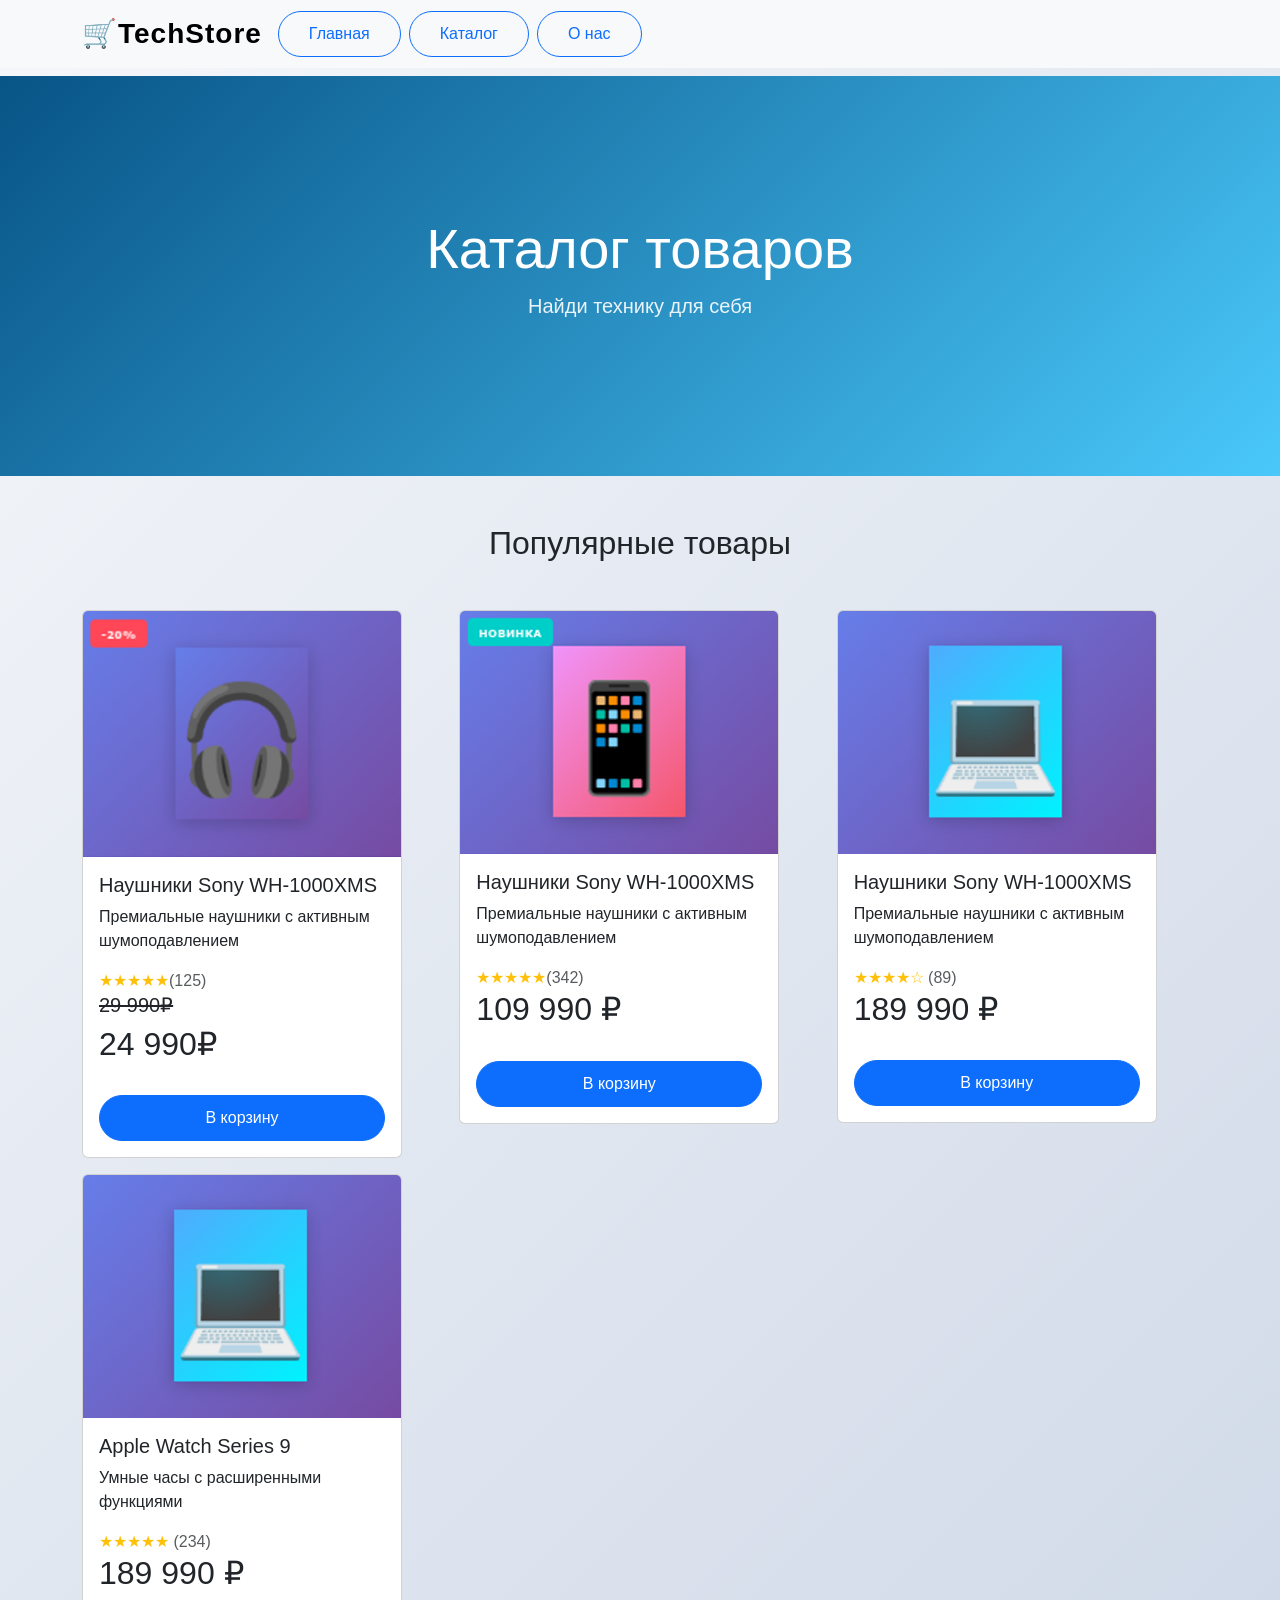
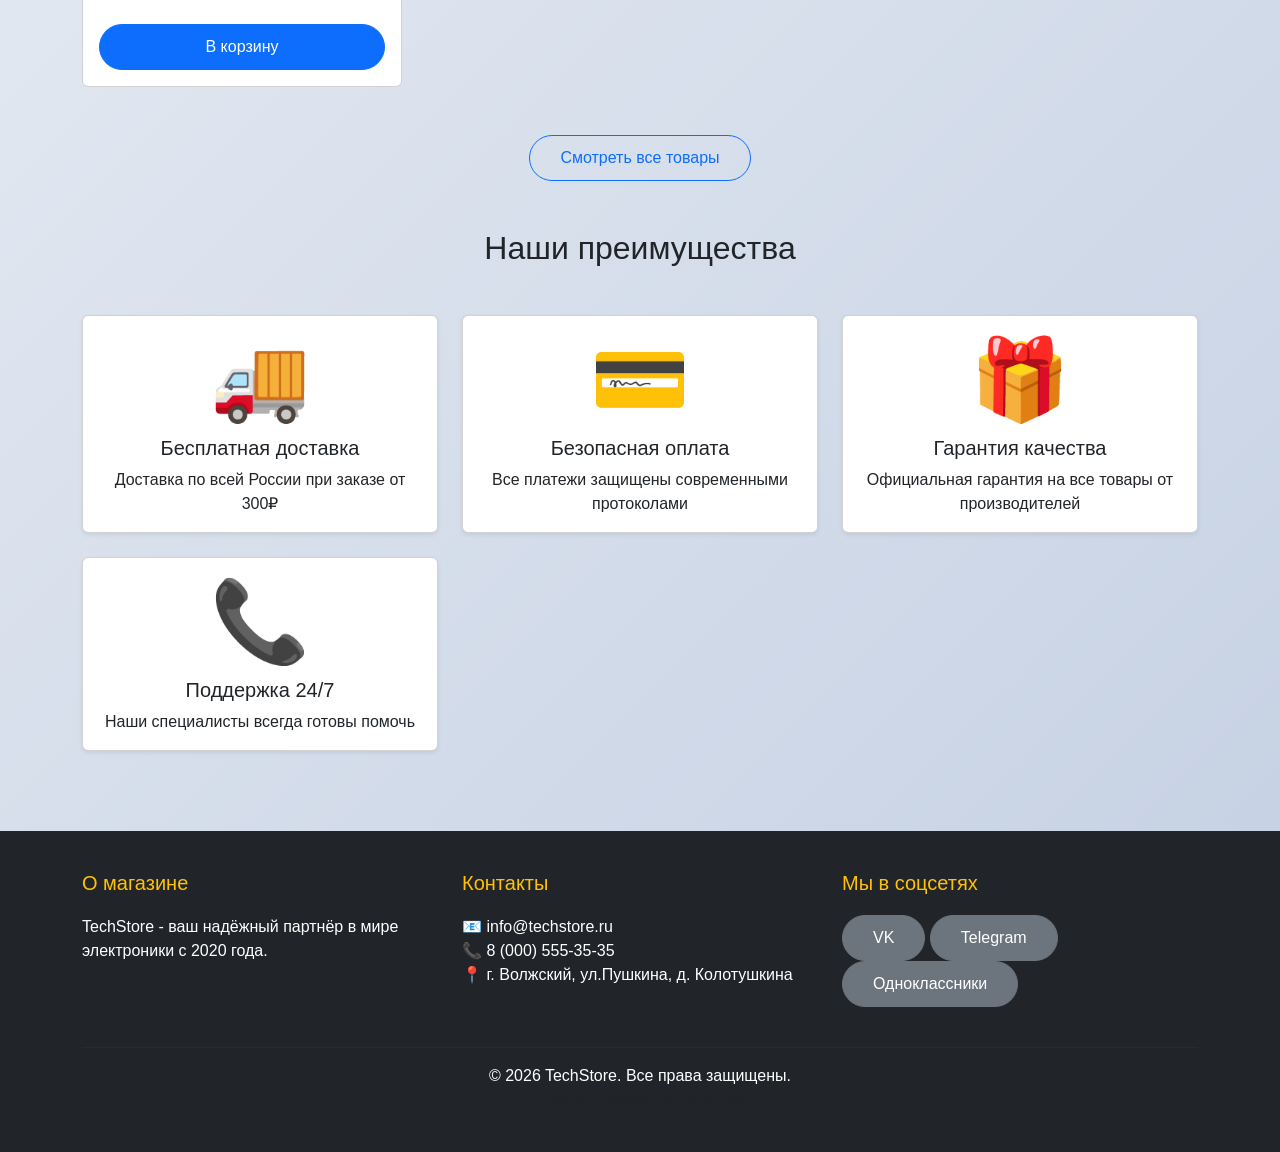
==== catalog.html @ 6fd39463 "We have created the initial structure" ====
<!doctype html>
<html lang="ru">

<head>
    <meta charset="UTF-8" />
    <meta name="viewport" content="width=device-width, initial-scale=1.0" />
    <title>Lab 14-16 - Chaykalak</title>

    <link href="https://cdn.jsdelivr.net/npm/bootstrap@5.3.8/dist/css/bootstrap.min.css" rel="stylesheet"
        integrity="sha384-sRIl4kxILFvY47J16cr9ZwB07vP4J8+LH7qKQnuqkuIAvNWLzeN8tE5YBujZqJLB" crossorigin="anonymous" />

    <link rel="stylesheet" href="style.css" />
</head>

<body>

    <!-- Навигационная панель -->
    <nav class="navbar navbar-expand-lg navbar-light bg-light fixed-top">
        <div class="container">
            <a class="navbar-brand fs-3 fw-bold" href="#home">🛒TechStore</a>

            <button class="navbar-toggler" type="button" data-bs-toggle="collapse" data-bs-target="#navbarNav">
                <span class="navbar-toggler-icon"></span>
            </button>

            <div class="collapse navbar-collapse" id="navbarNav">
                <ul class="navbar-nav">
                    <li class="nav-item">
                        <a class="btn btn-outline-primary me-2" href="#home" role="button">Главная</a>
                    </li>
                    <li class="nav-item">
                        <a class="btn btn-outline-primary me-2" href="#catalog" role="button">Каталог</a>
                    </li>
                    <li class="nav-item">
                        <a class="btn btn-outline-primary" href="#about" role="button">О нас</a>
                    </li>
                </ul>
            </div>
        </div>
    </nav>

    <!-- Отступ для фиксированной шапки -->
    <div style="height: 76px;"></div>

    <!-- Hero секция -->
    <div class="container-fluid bg-light py-5" id="home">
        <div class="container text-center">
            <h1 class="display-4">Каталог товаров</h1>
            <p class="lead">Найди технику для себя</p>
        </div>
    </div>

    <!-- Секция с галереей изображений -->
    <div class="container my-5" id="catalog">
        <h2 class="text-center mb-5">Популярные товары</h2>
        <div class="row g-3">
            <div class="col-md-6 col-lg-4">
                <div class="card" style="width: 20rem">
                    <img src="img/products/наушники.png" class="card-img-top" alt="..." />
                    <div class="card-body">
                        <h5 class="card-title">Наушники Sony WH-1000XMS</h5>
                        <p class="card-text">Премиальные наушники с активным шумоподавлением</p>
                        <div class="text-warning">★★★★★<span class="text-muted">(125)</span></div>
                        <h5><s>29 990₽</s></h5>
                        <h2>24 990₽<span class="badge text-bg-light"></span></h2>
                        <p></p>
                        <div class="d-grid gap">
                            <button class="btn btn-primary w-100 mt-3"><i class="fas fa-shopping-cart"></i> В
                                корзину</button>
                        </div>
                    </div>
                </div>
            </div>
            <div class="col-md-6 col-lg-4">
                <div class="card" style="width: 20rem">
                    <img src="img/products/телефон.png" class="card-img-top" alt="..." />
                    <div class="card-body">
                        <h5 class="card-title">Наушники Sony WH-1000XMS</h5>
                        <p class="card-text">Премиальные наушники с активным шумоподавлением</p>
                        <div class="text-warning">★★★★★<span class="text-muted">(342)</span></div>
                        <h2>109 990 ₽<span class="badge text-bg-light"></span></h2>
                        <p></p>
                        <div class="d-grid gap">
                            <button class="btn btn-primary w-100 mt-3"><i class="fas fa-shopping-cart"></i> В
                                корзину</button>
                        </div>
                    </div>
                </div>
            </div>
            <div class="col-md-6 col-lg-4">
                <div class="card" style="width: 20rem">
                    <img src="img/products/комп.png" class="card-img-top" alt="..." />
                    <div class="card-body">
                        <h5 class="card-title">Наушники Sony WH-1000XMS</h5>
                        <p class="card-text">Премиальные наушники с активным шумоподавлением</p>
                        <div class="text-warning">★★★★☆ <span class="text-muted">(89)</span></div>
                        <h2>189 990 ₽<span class="badge text-bg-light"></span></h2>
                        <p></p>
                        <div class="d-grid gap">
                            <button class="btn btn-primary w-100 mt-3"><i class="fas fa-shopping-cart"></i> В
                                корзину</button>
                        </div>
                    </div>
                </div>
            </div>
            <div class="col-md-6 col-lg-4">
                <div class="card" style="width: 20rem">
                    <img src="img/products/комп.png" class="card-img-top" alt="..." />
                    <div class="card-body">
                        <h5 class="card-title">Apple Watch Series 9</h5>
                        <p class="card-text">Умные часы с расширенными функциями</p>
                        <div class="text-warning">★★★★★ <span class="text-muted">(234)</span></div>
                        <h2>189 990 ₽<span class="badge text-bg-light"></span></h2>
                        <p></p>
                        <div class="d-grid gap">
                            <button class="btn btn-primary w-100 mt-3"><i class="fas fa-shopping-cart"></i> В
                                корзину</button>
                        </div>
                    </div>
                </div>
            </div>
        </div>
    </div>

    <div class="text-center">
        <button type="button" class="btn btn-outline-primary">Смотреть все товары</button>
    </div>

    <!-- Секция с карточками -->
    <div class="container my-5" id="services">
        <h2 class="text-center mb-5">Наши преимущества</h2>
        <div class="row g-4">
            <!-- Карточка 1 -->
            <div class="col-12 col-md-6 col-lg-4">
                <div class="card h-100 shadow-sm">
                    <div class="card-body">
                        <div class="text-center">
                            <h1 class="display-1">🚚</h1>
                            <h5 class="card-title">Бесплатная доставка</h5>
                            <p class="card-text">Доставка по всей России при заказе от 300₽</p>
                        </div>
                    </div>
                </div>
            </div>
            <!-- Карточка 2 -->
            <div class="col-12 col-md-6 col-lg-4">
                <div class="card h-100 shadow-sm">
                    <div class="card-body">
                        <div class="text-center">
                            <h1 class="display-1">💳</h1>
                            <h5 class="card-title">Безопасная оплата</h5>
                            <p class="card-text">Все платежи защищены современными протоколами</p>
                        </div>
                    </div>
                </div>
            </div>
            <!-- Карточка 3 -->
            <div class="col-12 col-md-6 col-lg-4">
                <div class="card h-100 shadow-sm">
                    <div class="card-body">
                        <div class="text-center">
                            <h1 class="display-1">🎁</h1>
                            <h5 class="card-title">Гарантия качества</h5>
                            <p class="card-text">Официальная гарантия на все товары от производителей</p>
                        </div>
                    </div>
                </div>
            </div>
            <!-- Карточка 4 -->
            <div class="col-12 col-md-6 col-lg-4">
                <div class="card h-100 shadow-sm">
                    <div class="card-body">
                        <div class="text-center">
                            <h1 class="display-1">📞</h1>
                            <h5 class="card-title">Поддержка 24/7</h5>
                            <p class="card-text">Наши специалисты всегда готовы помочь</p>
                        </div>
                    </div>
                </div>
            </div>
        </div>
    </div>

    <!-- Футер -->
    <footer id="about">
        <div class="container">
            <div class="row">
                <div class="col-md-4 mb-4">
                    <h5>О магазине</h5>
                    <p>TechStore - ваш надёжный партнёр в мире электроники с 2020 года.</p>
                </div>
                <div class="col-md-4 mb-4">
                    <h5>Контакты</h5>
                    <ul class="list-unstyled">
                        <li>📧 info@techstore.ru</li>
                        <li>📞 8 (000) 555-35-35</li>
                        <li>📍 г. Волжский, ул.Пушкина, д. Колотушкина</li>
                    </ul>
                </div>
                <div class="col-md-4 mb-4">
                    <h5>Мы в соцсетях</h5>
                    <button type="button" class="btn btn-secondary">VK</button>
                    <button type="button" class="btn btn-secondary">Telegram</button>
                    <button type="button" class="btn btn-secondary">Одноклассники</button>
                </div>
            </div>
            <hr style="border-color: rgba(255, 255, 255, 0.1)" />
            <div class="text-center mt-3">
                <p class="mb-0">&copy; 2026 TechStore. Все права защищены.</p>
                <p class="mb-0 text-muted">Создано с помощью Bootstrap 5</p>
            </div>
        </div>
    </footer>

    <script src="https://cdn.jsdelivr.net/npm/bootstrap@5.3.8/dist/js/bootstrap.bundle.min.js"></script>
    <script>
        // Валидация формы Bootstrap
        (function () {
            "use strict";
            const form = document.getElementById("contactForm");
            if (form) {
                form.addEventListener(
                    "submit",
                    function (event) {
                        if (!form.checkValidity()) {
                            event.preventDefault();
                            event.stopPropagation();
                        } else {
                            event.preventDefault();
                            alert("Форма успешно отправлена!");
                            form.reset();
                            form.classList.remove("was-validated");
                        }
                        form.classList.add("was-validated");
                    },
                    false,
                );
            }
        })();
    </script>
</body>

</html>
---- style.css ----
.card {
  transition: transform 0.3s ease;
}

.card:hover {
  transform: scale(1.05);
}
/* Общие стили */
body {
  font-family: "Segoe UI", Tahoma, Geneva, Verdana, sans-serif;
}
/* Кастомные цвета для навбара */
.navbar-brand {
  font-weight: bold;
  font-size: 1.5rem;
  letter-spacing: 1px;
}
.navbar-dark .navbar-nav .nav-link:hover {
  color: #ffc107 !important;
  transition: color 0.3s ease;
}
/* Улучшение Hero-секции */
#home {
  background: linear-gradient(135deg, #085487 0%, #4ac8fa 100%);
  color: white;
  min-height: 400px;
  display: flex;
  align-items: center;
}
#home h1 {
  color: white;
}
#home .lead {
  color: rgba(255, 255, 255, 0.9);
}
#home .btn {
  box-shadow: 0 4px 15px rgba(0, 0, 0, 0.2);
  transition: transform 0.3s ease;
}
#home .btn:hover {
  transform: translateY(-3px);
  box-shadow: 0 6px 20px rgba(0, 0, 0, 0.3);
}
/* Анимация для карточек */
.card {
  transition:
    transform 0.3s ease,
    box-shadow 0.3s ease;
}
.card:hover {
  transform: translateY(-10px);
  box-shadow: 0 10px 30px rgba(0, 0, 0, 0.15) !important;
}
/* Стилизация кнопок */
.btn {
  border-radius: 25px;
  padding: 10px 30px;
  font-weight: 500;
  transition: all 0.3s ease;
}
/* Улучшение формы */
.form-control:focus {
  border-color: #667eea;
  box-shadow: 0 0 0 0.2rem rgba(102, 126, 234, 0.25);
}
/* Анимация для бейджей */
.badge {
  padding: 8px 15px;
  font-size: 0.9rem;
  font-weight: 500;
  transition: transform 0.2s ease;
}
.badge:hover {
  transform: scale(1.1);
  cursor: pointer;
}
/* Стилизация прогресс-баров */
.progress {
  height: 25px;
  border-radius: 15px;
  background-color: #e9ecef;
}
.progress-bar {
  border-radius: 15px;
  font-weight: bold;
  line-height: 25px;
}
/* Улучшение аккордеона */
.accordion-button:not(.collapsed) {
  background-color: #667eea;
  color: white;
}
.accordion-button:focus {
  box-shadow: none;
  border-color: #667eea;
}
/* Футер */
footer {
  background-color: #212529;
  color: white;
  padding: 40px 0;
  margin-top: 80px;
}
footer h5 {
  color: #ffc107;
  margin-bottom: 20px;
}
footer a {
  color: rgba(255, 255, 255, 0.7);
  text-decoration: none;
  transition: color 0.3s ease;
}
footer a:hover {
  color: #ffc107;
}
/* Адаптивность */
@media (max-width: 768px) {
  #home {
    min-height: 300px;
  }
  #home h1 {
    font-size: 2rem;
  }
  .card {
    margin-bottom: 20px;
  }
}

/* ВРЕМЕННАЯ ШКАЛА */
.timeline {
    position: relative;
padding: 20px 0;
}
/* Центральная линия */
.timeline::before {
  content: "";
  position: absolute;
  left: 50%;
  transform: translateX(-50%);
  width: 4px;
  height: 100%;
  background: linear-gradient(180deg, #4ea6bc 0%, #62d5f9 100%);
  border-radius: 2px;
}
/* Контейнер события */
.timeline-item {
  position: relative;
  margin-bottom: 50px;
  width: 50%;
  padding-right: 40px;
  text-align: right;
  .TODO {
    margin-left: 50%;
  }
}
/* Левые элементы */
.timeline-item-left {
  margin-left: 0 !important;
  padding-right: 0;
  padding-left: 40px;
  text-align: left;
}
/* Круглые точки на линии */
.timeline-item::before {
  content: "";
  position: absolute;
  right: -8px;
  top: 0;
  width: 16px;
  height: 16px;
  background: white;
  border: 4px solid #667eea;
  border-radius: 50%;
  z-index: 1;
  .TODO {
    transition: transform 0.3s ease;
  }
}
/* Точки для левых элементов */
.timeline-item-left::before {
  right: auto;
  left: -8px;
}
/* Увеличение точки при наведении */
.timeline-item:hover::before {
  transform: scale(1.5);
  background: #667eea;
}
/* Карточка с контентом */
.timeline-content {
  background: white;
  padding: 20px 25px;
  border-radius: 10px;
  box-shadow: 0 3px 15px rgba(0, 0, 0, 0.1);
  transition: all 0.3s ease;
}
.timeline-content:hover {
  .TODO {
    transform: translateY(-5px);
    box-shadow: 0 8px 25px rgba(0, 0, 0, 0.15);
  }
}
.timeline-content h5 {
  color: #333;
  margin-bottom: 10px;
  font-weight: 600;
}
.timeline-content .badge {
  font-size: 0.85rem;
  padding: 5px 12px;
}
/* Мобильная версия */
@media (max-width: 768px) {
  /* Линия слева */
  .timeline::before {
    left: 20px;
  }
  /* Все элементы слева */
  .timeline-item,
  .timeline-item-left {
    width: 100%;
    margin-left: 0 !important;
    padding-left: 60px;
    padding-right: 0;
    text-align: left;
  }
  /* Точки слева */
  .timeline-item::before,
  .timeline-item-left::before {
    left: 12px;
    right: auto;
  }
}

body {
  background: linear-gradient(135deg, #f5f7fa 0%, #c3cfe2 100%);
  min-height: 100vh;
}
.timeline-content {
  background: rgba(255, 255, 255, 0.95);
  backdrop-filter: blur(10px);
}
@keyframes pulse {
  0%,
  100% {
    box-shadow: 0 0 0 0 rgba(102, 126, 234, 0.7);
  }
  50% {
    box-shadow: 0 0 0 10px rgba(102, 126, 234, 0);
  }
}
.timeline-item::before {
  animation: pulse 2s infinite;
}
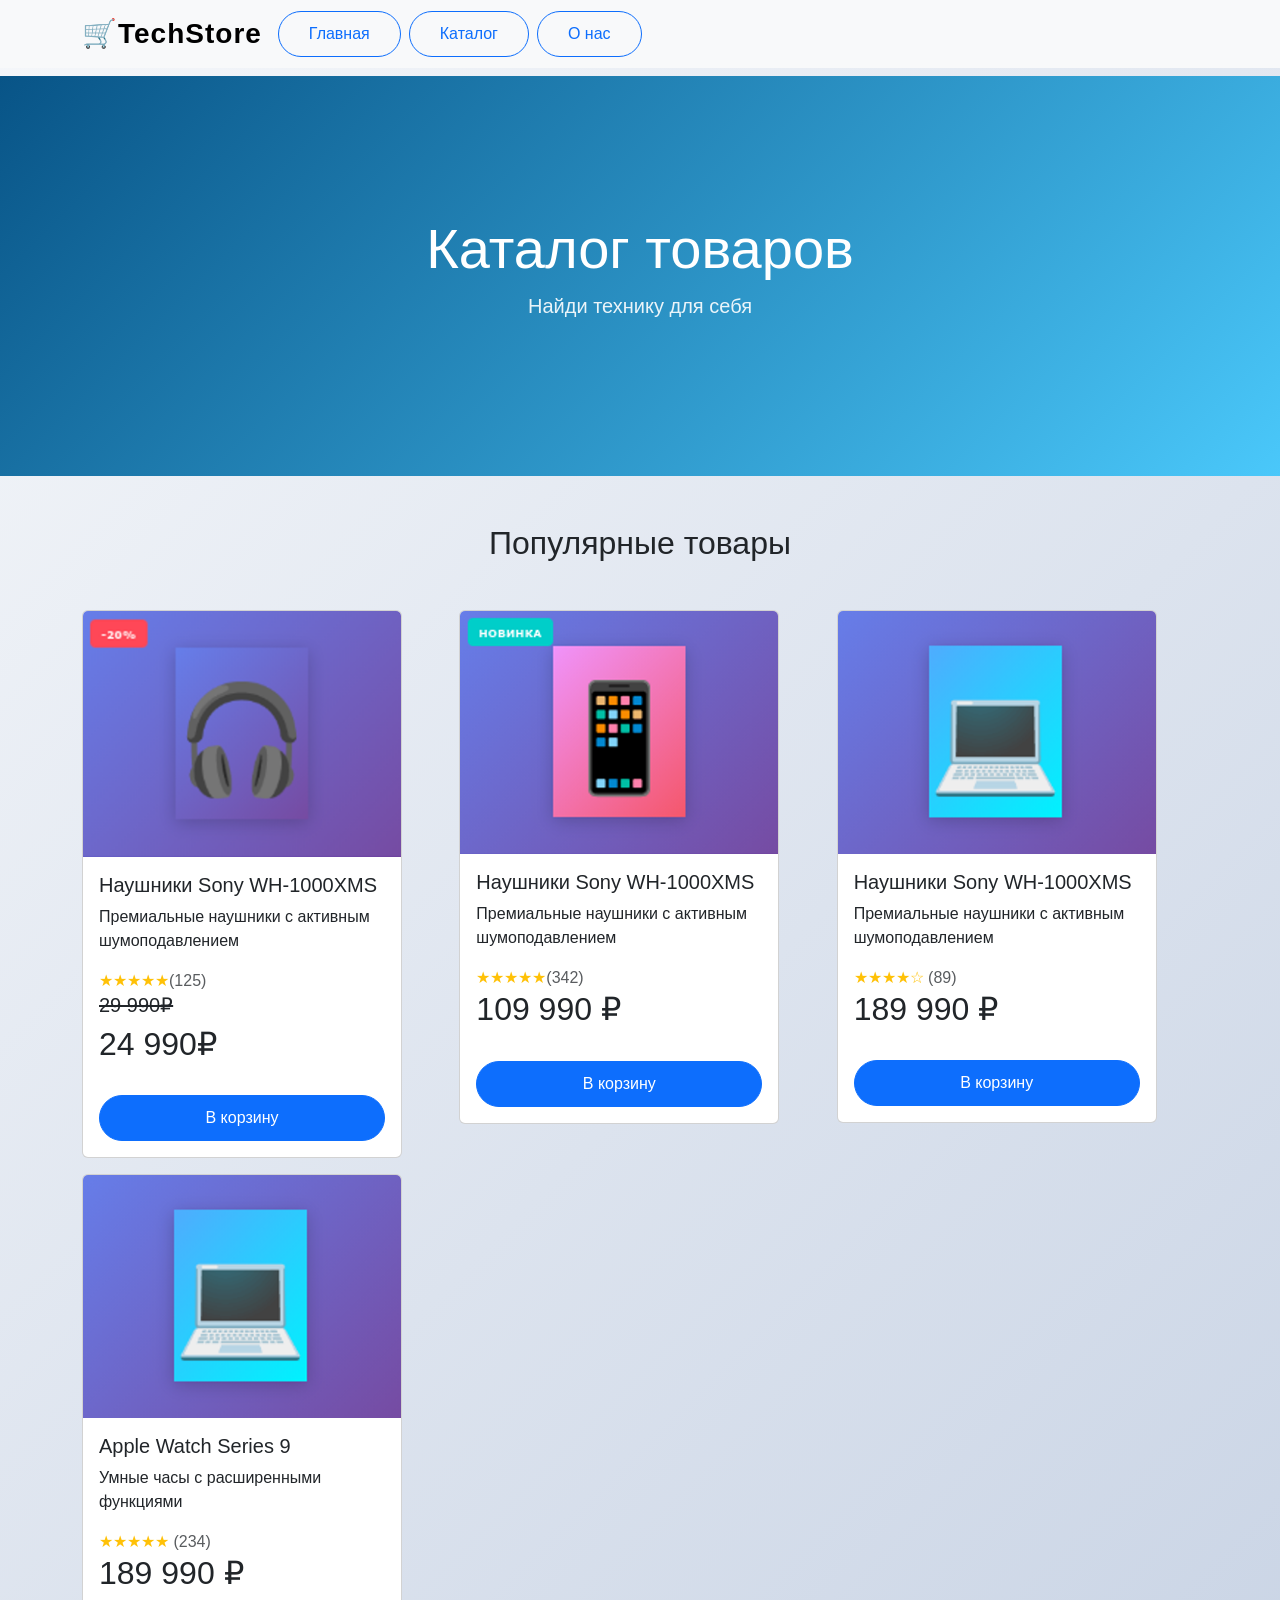
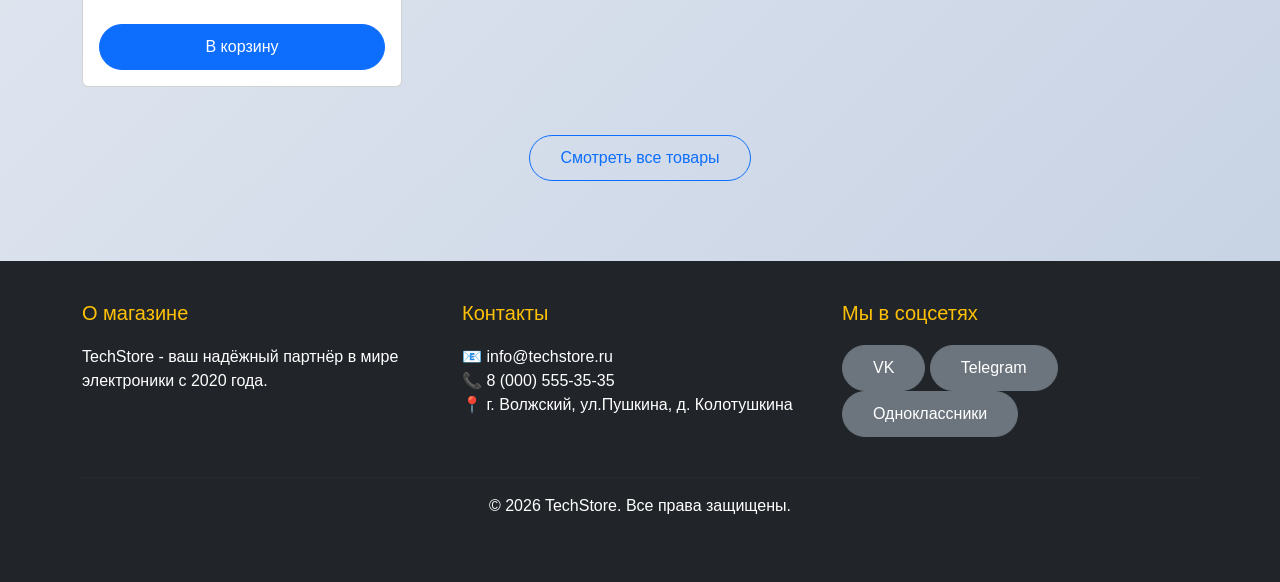
==== commit a84f53bf: "Deleting unnecessary cards" ====
--- a/catalog.html
+++ b/catalog.html
@@ -126,61 +126,6 @@
         <button type="button" class="btn btn-outline-primary">Смотреть все товары</button>
     </div>
 
-    <!-- Секция с карточками -->
-    <div class="container my-5" id="services">
-        <h2 class="text-center mb-5">Наши преимущества</h2>
-        <div class="row g-4">
-            <!-- Карточка 1 -->
-            <div class="col-12 col-md-6 col-lg-4">
-                <div class="card h-100 shadow-sm">
-                    <div class="card-body">
-                        <div class="text-center">
-                            <h1 class="display-1">🚚</h1>
-                            <h5 class="card-title">Бесплатная доставка</h5>
-                            <p class="card-text">Доставка по всей России при заказе от 300₽</p>
-                        </div>
-                    </div>
-                </div>
-            </div>
-            <!-- Карточка 2 -->
-            <div class="col-12 col-md-6 col-lg-4">
-                <div class="card h-100 shadow-sm">
-                    <div class="card-body">
-                        <div class="text-center">
-                            <h1 class="display-1">💳</h1>
-                            <h5 class="card-title">Безопасная оплата</h5>
-                            <p class="card-text">Все платежи защищены современными протоколами</p>
-                        </div>
-                    </div>
-                </div>
-            </div>
-            <!-- Карточка 3 -->
-            <div class="col-12 col-md-6 col-lg-4">
-                <div class="card h-100 shadow-sm">
-                    <div class="card-body">
-                        <div class="text-center">
-                            <h1 class="display-1">🎁</h1>
-                            <h5 class="card-title">Гарантия качества</h5>
-                            <p class="card-text">Официальная гарантия на все товары от производителей</p>
-                        </div>
-                    </div>
-                </div>
-            </div>
-            <!-- Карточка 4 -->
-            <div class="col-12 col-md-6 col-lg-4">
-                <div class="card h-100 shadow-sm">
-                    <div class="card-body">
-                        <div class="text-center">
-                            <h1 class="display-1">📞</h1>
-                            <h5 class="card-title">Поддержка 24/7</h5>
-                            <p class="card-text">Наши специалисты всегда готовы помочь</p>
-                        </div>
-                    </div>
-                </div>
-            </div>
-        </div>
-    </div>
-
     <!-- Футер -->
     <footer id="about">
         <div class="container">
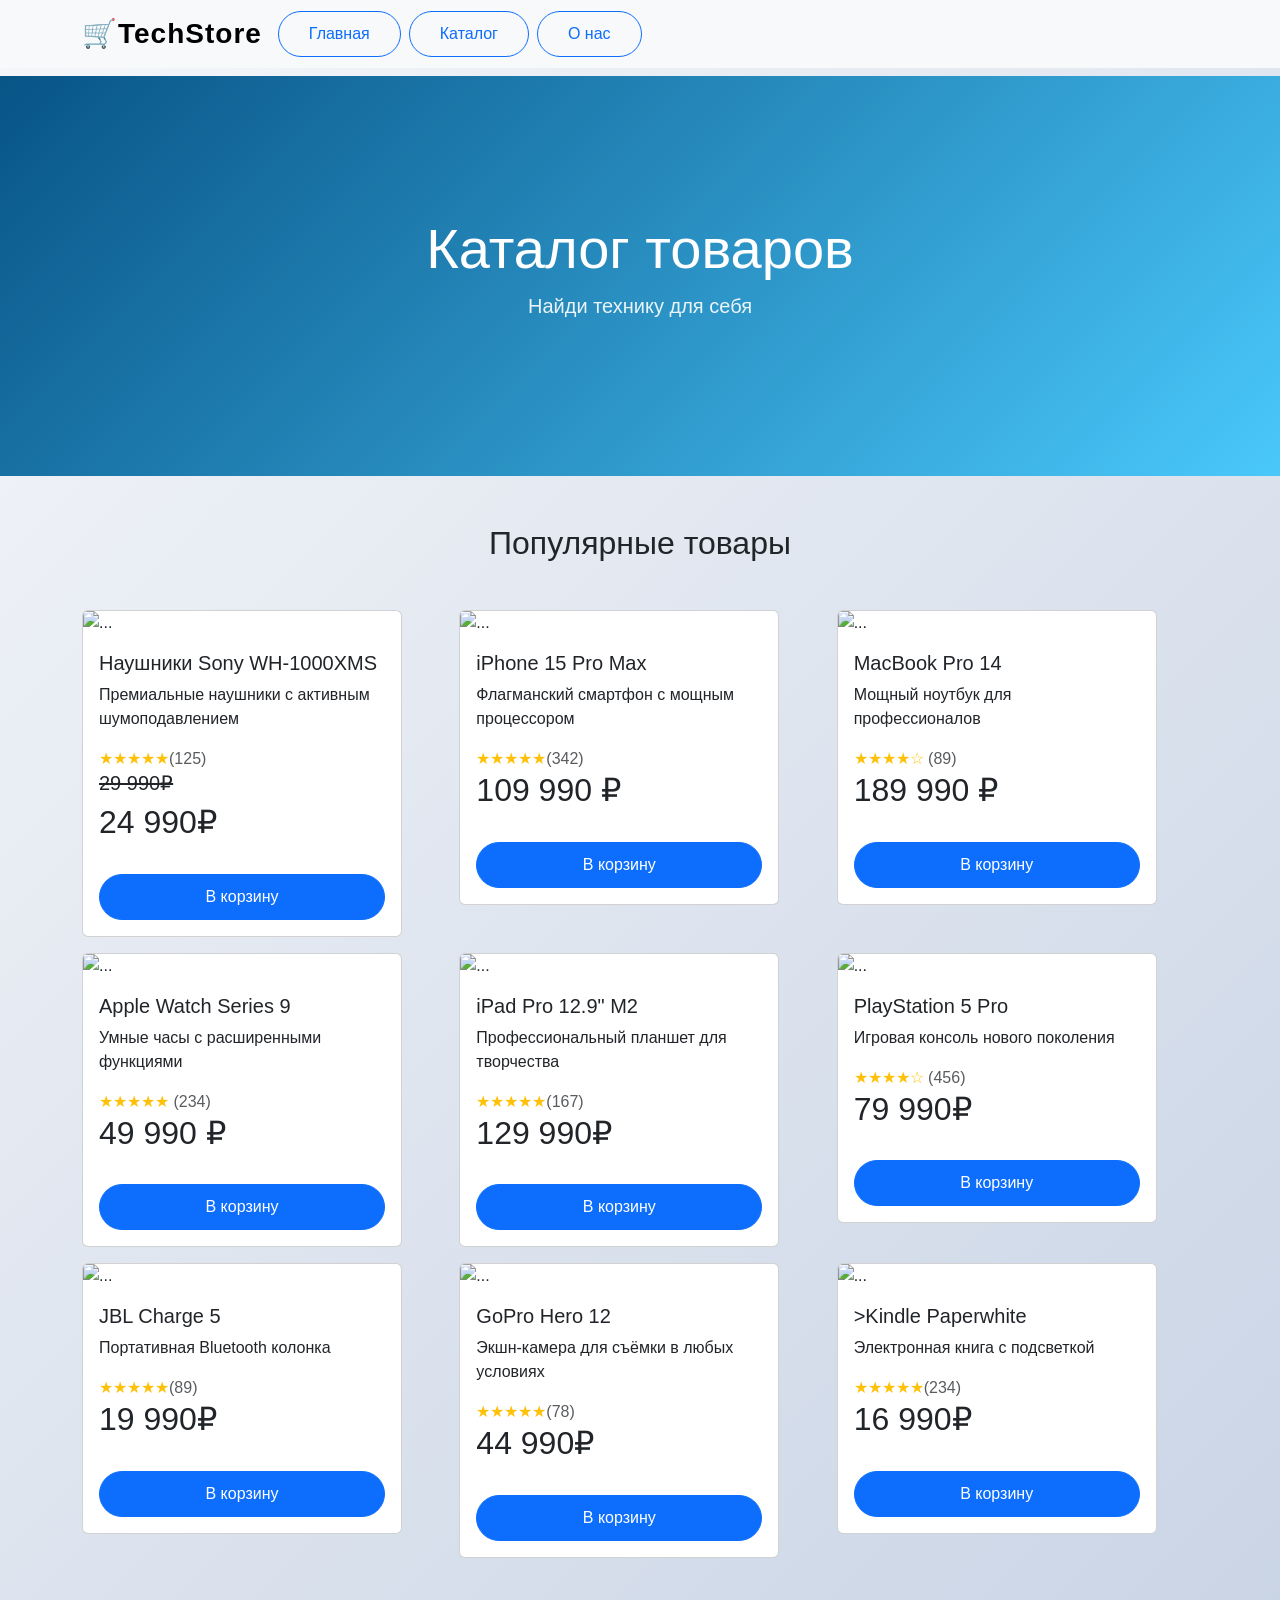
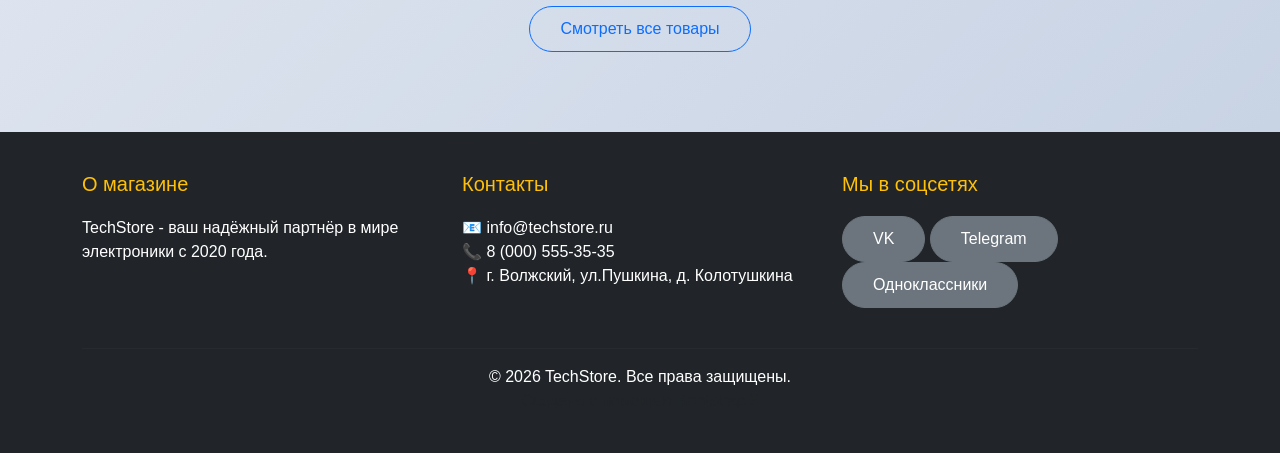
==== commit e1907e9f: "Added new products" ====
--- a/catalog.html
+++ b/catalog.html
@@ -56,7 +56,7 @@
         <div class="row g-3">
             <div class="col-md-6 col-lg-4">
                 <div class="card" style="width: 20rem">
-                    <img src="img/products/наушники.png" class="card-img-top" alt="..." />
+                    <img src="https://avatars.mds.yandex.net/get-mpic/11695497/2a0000018fbdcb64202d98f54b5e1de133a8/9hq" class="card-img-top" alt="..." />
                     <div class="card-body">
                         <h5 class="card-title">Наушники Sony WH-1000XMS</h5>
                         <p class="card-text">Премиальные наушники с активным шумоподавлением</p>
@@ -66,55 +66,149 @@
                         <p></p>
                         <div class="d-grid gap">
                             <button class="btn btn-primary w-100 mt-3"><i class="fas fa-shopping-cart"></i> В
-                                корзину</button>
-                        </div>
-                    </div>
-                </div>
-            </div>
-            <div class="col-md-6 col-lg-4">
-                <div class="card" style="width: 20rem">
-                    <img src="img/products/телефон.png" class="card-img-top" alt="..." />
-                    <div class="card-body">
-                        <h5 class="card-title">Наушники Sony WH-1000XMS</h5>
-                        <p class="card-text">Премиальные наушники с активным шумоподавлением</p>
+                                корзину
+                            </button>
+                        </div>
+                    </div>
+                </div>
+            </div>
+            <div class="col-md-6 col-lg-4">
+                <div class="card" style="width: 20rem">
+                    <img src="https://avatars.mds.yandex.net/i?id=c7b8655b9718fb120f713f50598052f38960b44d-4614093-images-thumbs&n=13" class="card-img-top" alt="..." />
+                    <div class="card-body">
+                        <h5 class="card-title">iPhone 15 Pro Max</h5>
+                        <p class="card-text">Флагманский смартфон с мощным процессором</p>
                         <div class="text-warning">★★★★★<span class="text-muted">(342)</span></div>
                         <h2>109 990 ₽<span class="badge text-bg-light"></span></h2>
                         <p></p>
                         <div class="d-grid gap">
                             <button class="btn btn-primary w-100 mt-3"><i class="fas fa-shopping-cart"></i> В
-                                корзину</button>
-                        </div>
-                    </div>
-                </div>
-            </div>
-            <div class="col-md-6 col-lg-4">
-                <div class="card" style="width: 20rem">
-                    <img src="img/products/комп.png" class="card-img-top" alt="..." />
-                    <div class="card-body">
-                        <h5 class="card-title">Наушники Sony WH-1000XMS</h5>
-                        <p class="card-text">Премиальные наушники с активным шумоподавлением</p>
+                                корзину
+                            </button>
+                        </div>
+                    </div>
+                </div>
+            </div>
+            <div class="col-md-6 col-lg-4">
+                <div class="card" style="width: 20rem">
+                    <img src="https://avatars.mds.yandex.net/get-mpic/14411065/k_plus_wC0QcYhCnn0c1dney36p/orig" class="card-img-top" alt="..." />
+                    <div class="card-body">
+                        <h5 class="card-title">MacBook Pro 14</h5>
+                        <p class="card-text">Мощный ноутбук для профессионалов</p>
                         <div class="text-warning">★★★★☆ <span class="text-muted">(89)</span></div>
                         <h2>189 990 ₽<span class="badge text-bg-light"></span></h2>
                         <p></p>
                         <div class="d-grid gap">
                             <button class="btn btn-primary w-100 mt-3"><i class="fas fa-shopping-cart"></i> В
-                                корзину</button>
-                        </div>
-                    </div>
-                </div>
-            </div>
-            <div class="col-md-6 col-lg-4">
-                <div class="card" style="width: 20rem">
-                    <img src="img/products/комп.png" class="card-img-top" alt="..." />
+                                корзину
+                            </button>
+                        </div>
+                    </div>
+                </div>
+            </div>
+            <div class="col-md-6 col-lg-4">
+                <div class="card" style="width: 20rem">
+                    <img src="https://avatars.mds.yandex.net/get-mpic/7150546/2a000001914fcd0ee099d3be07d146ed24b9/orig" class="card-img-top" alt="..." />
                     <div class="card-body">
                         <h5 class="card-title">Apple Watch Series 9</h5>
                         <p class="card-text">Умные часы с расширенными функциями</p>
                         <div class="text-warning">★★★★★ <span class="text-muted">(234)</span></div>
-                        <h2>189 990 ₽<span class="badge text-bg-light"></span></h2>
-                        <p></p>
-                        <div class="d-grid gap">
-                            <button class="btn btn-primary w-100 mt-3"><i class="fas fa-shopping-cart"></i> В
-                                корзину</button>
+                        <h2>49 990 ₽<span class="badge text-bg-light"></span></h2>
+                        <p></p>
+                        <div class="d-grid gap">
+                            <button class="btn btn-primary w-100 mt-3"><i class="fas fa-shopping-cart"></i> В
+                                корзину
+                            </button>
+                        </div>
+                    </div>
+                </div>
+            </div>
+            
+            <div class="col-md-6 col-lg-4">
+                <div class="card" style="width: 20rem">
+                    <img src="https://avatars.mds.yandex.net/get-mpic/1970506/img_id3931502105311481405.jpeg/orig" class="card-img-top" alt="..." />
+                    <div class="card-body">
+                        <h5 class="card-title">iPad Pro 12.9" M2</h5>
+                        <p class="card-text">Профессиональный планшет для творчества</p>
+                        <div class="text-warning">★★★★★<span class="text-muted">(167)</span></div>
+                        <h2>129 990₽<span class="badge text-bg-light"></span></h2>
+                        <p></p>
+                        <div class="d-grid gap">
+                            <button class="btn btn-primary w-100 mt-3"><i class="fas fa-shopping-cart"></i> В
+                                корзину
+                            </button>
+                        </div>
+                    </div>
+                </div>
+            </div>
+
+            <div class="col-md-6 col-lg-4">
+                <div class="card" style="width: 20rem">
+                    <img src="https://mobilo4ka.ru/image/catalog/Sony/PlayStation%205%20Pro/5.jpg" class="card-img-top" alt="..." />
+                    <div class="card-body">
+                        <h5 class="card-title">PlayStation 5 Pro</h5>
+                        <p class="card-text">Игровая консоль нового поколения</p>
+                        <div class="text-warning">★★★★☆ <span class="text-muted">(456)</span></div>
+                        <h2>79 990₽<span class="badge text-bg-light"></span></h2>
+                        <p></p>
+                        <div class="d-grid gap">
+                            <button class="btn btn-primary w-100 mt-3"><i class="fas fa-shopping-cart"></i> В
+                                корзину
+                            </button>
+                        </div>
+                    </div>
+                </div>
+            </div>
+
+            <div class="col-md-6 col-lg-4">
+                <div class="card" style="width: 20rem">
+                    <img src="https://static.re-store.ru/upload/static/re/JBLCharge5/05@3x.jpg" class="card-img-top" alt="..." />
+                    <div class="card-body">
+                        <h5 class="card-title">JBL Charge 5</h5>
+                        <p class="card-text">Портативная Bluetooth колонка</p>
+                        <div class="text-warning">★★★★★<span class="text-muted">(89)</span></div>
+                        <h2>19 990₽<span class="badge text-bg-light"></span></h2>
+                        <p></p>
+                        <div class="d-grid gap">
+                            <button class="btn btn-primary w-100 mt-3"><i class="fas fa-shopping-cart"></i> В
+                                корзину
+                            </button>
+                        </div>
+                    </div>
+                </div>
+            </div>
+
+            <div class="col-md-6 col-lg-4">
+                <div class="card" style="width: 20rem">
+                    <img src="https://img.05.ru/resize/iNOUNMl0hOY1CZ7vYMmmccIfkL5UxxQF-UUc-HfsT0w/rs:fit:949:908:0:0/q:80/bG9jYWw6Ly8vdXBsb2FkL2libG9jay8wMDAwMDI0MDUyMi8xLnBuZw" class="card-img-top" alt="..." />
+                    <div class="card-body">
+                        <h5 class="card-title">GoPro Hero 12</h5>
+                        <p class="card-text">Экшн-камера для съёмки в любых условиях</p>
+                        <div class="text-warning">★★★★★<span class="text-muted">(78)</span></div>
+                        <h2>44 990₽<span class="badge text-bg-light"></span></h2>
+                        <p></p>
+                        <div class="d-grid gap">
+                            <button class="btn btn-primary w-100 mt-3"><i class="fas fa-shopping-cart"></i> В
+                                корзину
+                            </button>
+                        </div>
+                    </div>
+                </div>
+            </div>
+
+             <div class="col-md-6 col-lg-4">
+                <div class="card" style="width: 20rem">
+                    <img src="https://n.cdn.cdek.shopping/images/shopping/088a9f0e70274c01ae9f5c726c9d89b8.jpg?v=1" class="card-img-top" alt="..." />
+                    <div class="card-body">
+                        <h5 class="card-title">>Kindle Paperwhite</h5>
+                        <p class="card-text">Электронная книга с подсветкой</p>
+                        <div class="text-warning">★★★★★<span class="text-muted">(234)</span></div>
+                        <h2>16 990₽<span class="badge text-bg-light"></span></h2>
+                        <p></p>
+                        <div class="d-grid gap">
+                            <button class="btn btn-primary w-100 mt-3"><i class="fas fa-shopping-cart"></i> В
+                                корзину
+                            </button>
                         </div>
                     </div>
                 </div>
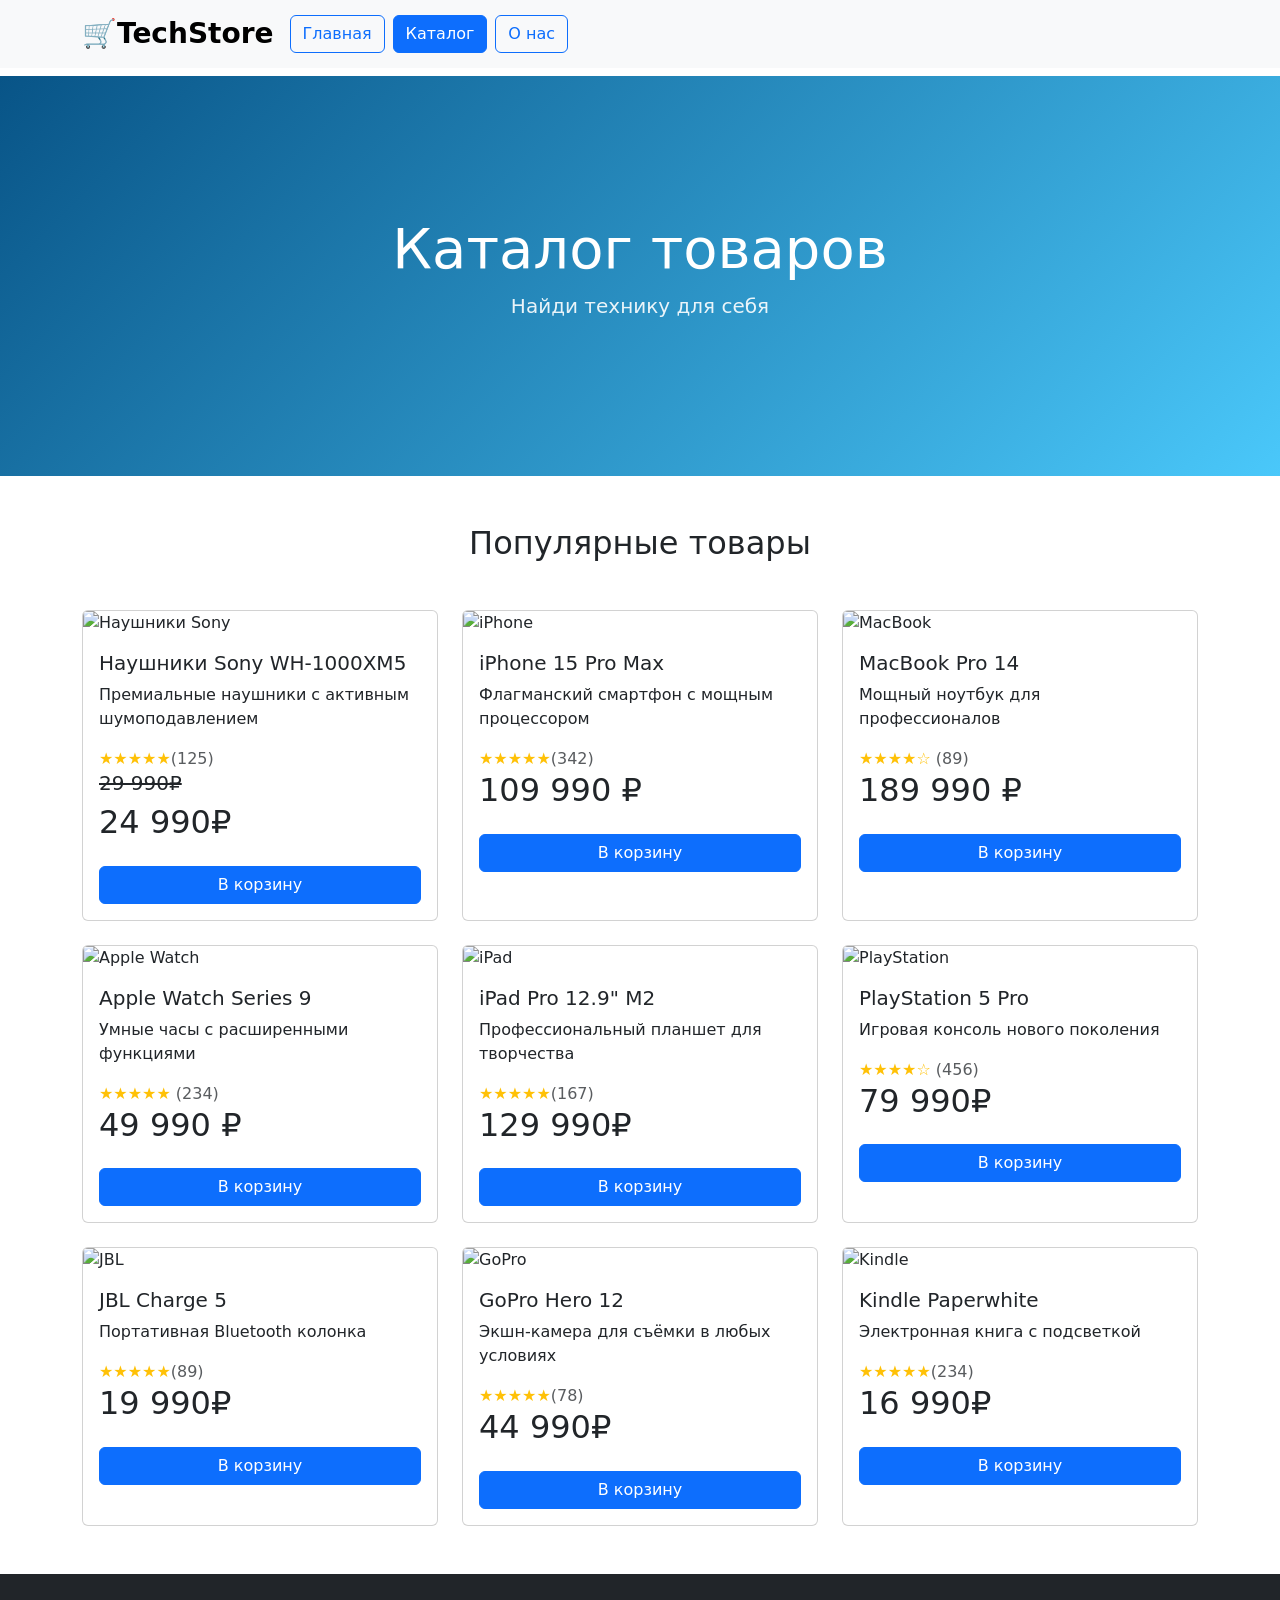
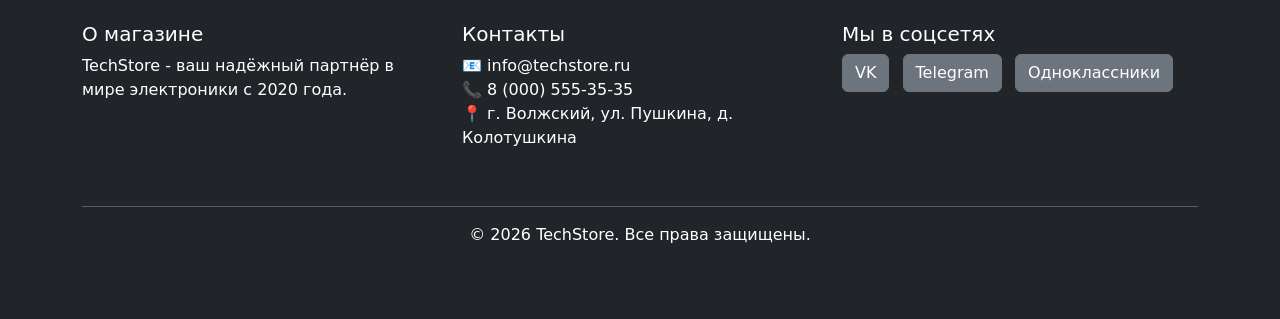
==== commit 6252e50d: "d" ====
--- a/catalog.html
+++ b/catalog.html
@@ -15,24 +15,25 @@
 <body>
 
     <!-- Навигационная панель -->
+<!-- Навигационная панель - замени полностью этот блок -->
     <nav class="navbar navbar-expand-lg navbar-light bg-light fixed-top">
         <div class="container">
-            <a class="navbar-brand fs-3 fw-bold" href="#home">🛒TechStore</a>
-
+            <a class="navbar-brand fs-3 fw-bold" href="index.html">🛒TechStore</a>
+            
             <button class="navbar-toggler" type="button" data-bs-toggle="collapse" data-bs-target="#navbarNav">
                 <span class="navbar-toggler-icon"></span>
             </button>
-
+            
             <div class="collapse navbar-collapse" id="navbarNav">
                 <ul class="navbar-nav">
                     <li class="nav-item">
-                        <a class="btn btn-outline-primary me-2" href="#home" role="button">Главная</a>
+                        <a class="btn btn-outline-primary me-2" href="index.html" role="button">Главная</a>
                     </li>
                     <li class="nav-item">
-                        <a class="btn btn-outline-primary me-2" href="#catalog" role="button">Каталог</a>
+                        <a class="btn btn-primary me-2" href="catalog.html" role="button">Каталог</a>
                     </li>
                     <li class="nav-item">
-                        <a class="btn btn-outline-primary" href="#about" role="button">О нас</a>
+                        <a class="btn btn-outline-primary" href="about.html" role="button">О нас</a>
                     </li>
                 </ul>
             </div>
@@ -43,172 +44,145 @@
     <div style="height: 76px;"></div>
 
     <!-- Hero секция -->
-    <div class="container-fluid bg-light py-5" id="home">
-        <div class="container text-center">
-            <h1 class="display-4">Каталог товаров</h1>
-            <p class="lead">Найди технику для себя</p>
-        </div>
+    <div class="container-fluid py-5" id="home">
+    <div class="container text-center">
+        <h1 class="display-4">Каталог товаров</h1>
+        <p class="lead">Найди технику для себя</p>
     </div>
+</div>
 
     <!-- Секция с галереей изображений -->
-    <div class="container my-5" id="catalog">
+    <div class="container my-5">
         <h2 class="text-center mb-5">Популярные товары</h2>
-        <div class="row g-3">
-            <div class="col-md-6 col-lg-4">
-                <div class="card" style="width: 20rem">
-                    <img src="https://avatars.mds.yandex.net/get-mpic/11695497/2a0000018fbdcb64202d98f54b5e1de133a8/9hq" class="card-img-top" alt="..." />
-                    <div class="card-body">
-                        <h5 class="card-title">Наушники Sony WH-1000XMS</h5>
+        <div class="row g-4">
+            <div class="col-md-6 col-lg-4">
+                <div class="card h-100">
+                    <img src="https://avatars.mds.yandex.net/get-mpic/11695497/2a0000018fbdcb64202d98f54b5e1de133a8/9hq" class="card-img-top" alt="Наушники Sony" />
+                    <div class="card-body">
+                        <h5 class="card-title">Наушники Sony WH-1000XM5</h5>
                         <p class="card-text">Премиальные наушники с активным шумоподавлением</p>
                         <div class="text-warning">★★★★★<span class="text-muted">(125)</span></div>
                         <h5><s>29 990₽</s></h5>
-                        <h2>24 990₽<span class="badge text-bg-light"></span></h2>
-                        <p></p>
-                        <div class="d-grid gap">
-                            <button class="btn btn-primary w-100 mt-3"><i class="fas fa-shopping-cart"></i> В
-                                корзину
-                            </button>
-                        </div>
-                    </div>
-                </div>
-            </div>
-            <div class="col-md-6 col-lg-4">
-                <div class="card" style="width: 20rem">
-                    <img src="https://avatars.mds.yandex.net/i?id=c7b8655b9718fb120f713f50598052f38960b44d-4614093-images-thumbs&n=13" class="card-img-top" alt="..." />
+                        <h2>24 990₽</h2>
+                        <div class="d-grid gap">
+                            <button class="btn btn-primary w-100 mt-3">В корзину</button>
+                        </div>
+                    </div>
+                </div>
+            </div>
+            <div class="col-md-6 col-lg-4">
+                <div class="card h-100">
+                    <img src="https://avatars.mds.yandex.net/i?id=c7b8655b9718fb120f713f50598052f38960b44d-4614093-images-thumbs&n=13" class="card-img-top" alt="iPhone" />
                     <div class="card-body">
                         <h5 class="card-title">iPhone 15 Pro Max</h5>
                         <p class="card-text">Флагманский смартфон с мощным процессором</p>
                         <div class="text-warning">★★★★★<span class="text-muted">(342)</span></div>
-                        <h2>109 990 ₽<span class="badge text-bg-light"></span></h2>
-                        <p></p>
-                        <div class="d-grid gap">
-                            <button class="btn btn-primary w-100 mt-3"><i class="fas fa-shopping-cart"></i> В
-                                корзину
-                            </button>
-                        </div>
-                    </div>
-                </div>
-            </div>
-            <div class="col-md-6 col-lg-4">
-                <div class="card" style="width: 20rem">
-                    <img src="https://avatars.mds.yandex.net/get-mpic/14411065/k_plus_wC0QcYhCnn0c1dney36p/orig" class="card-img-top" alt="..." />
+                        <h2>109 990 ₽</h2>
+                        <div class="d-grid gap">
+                            <button class="btn btn-primary w-100 mt-3">В корзину</button>
+                        </div>
+                    </div>
+                </div>
+            </div>
+            <div class="col-md-6 col-lg-4">
+                <div class="card h-100">
+                    <img src="https://img.mvideo.ru/Big/30087333bb.jpg" class="card-img-top" alt="MacBook" />
                     <div class="card-body">
                         <h5 class="card-title">MacBook Pro 14</h5>
                         <p class="card-text">Мощный ноутбук для профессионалов</p>
                         <div class="text-warning">★★★★☆ <span class="text-muted">(89)</span></div>
-                        <h2>189 990 ₽<span class="badge text-bg-light"></span></h2>
-                        <p></p>
-                        <div class="d-grid gap">
-                            <button class="btn btn-primary w-100 mt-3"><i class="fas fa-shopping-cart"></i> В
-                                корзину
-                            </button>
-                        </div>
-                    </div>
-                </div>
-            </div>
-            <div class="col-md-6 col-lg-4">
-                <div class="card" style="width: 20rem">
-                    <img src="https://avatars.mds.yandex.net/get-mpic/7150546/2a000001914fcd0ee099d3be07d146ed24b9/orig" class="card-img-top" alt="..." />
+                        <h2>189 990 ₽</h2>
+                        <div class="d-grid gap">
+                            <button class="btn btn-primary w-100 mt-3">В корзину</button>
+                        </div>
+                    </div>
+                </div>
+            </div>
+            <div class="col-md-6 col-lg-4">
+                <div class="card h-100">
+                    <img src="https://avatars.mds.yandex.net/get-mpic/7150546/2a000001914fcd0ee099d3be07d146ed24b9/orig" class="card-img-top" alt="Apple Watch" />
                     <div class="card-body">
                         <h5 class="card-title">Apple Watch Series 9</h5>
                         <p class="card-text">Умные часы с расширенными функциями</p>
                         <div class="text-warning">★★★★★ <span class="text-muted">(234)</span></div>
-                        <h2>49 990 ₽<span class="badge text-bg-light"></span></h2>
-                        <p></p>
-                        <div class="d-grid gap">
-                            <button class="btn btn-primary w-100 mt-3"><i class="fas fa-shopping-cart"></i> В
-                                корзину
-                            </button>
+                        <h2>49 990 ₽</h2>
+                        <div class="d-grid gap">
+                            <button class="btn btn-primary w-100 mt-3">В корзину</button>
                         </div>
                     </div>
                 </div>
             </div>
             
             <div class="col-md-6 col-lg-4">
-                <div class="card" style="width: 20rem">
-                    <img src="https://avatars.mds.yandex.net/get-mpic/1970506/img_id3931502105311481405.jpeg/orig" class="card-img-top" alt="..." />
+                <div class="card h-100">
+                    <img src="https://avatars.mds.yandex.net/get-mpic/1970506/img_id3931502105311481405.jpeg/orig" class="card-img-top" alt="iPad" />
                     <div class="card-body">
                         <h5 class="card-title">iPad Pro 12.9" M2</h5>
                         <p class="card-text">Профессиональный планшет для творчества</p>
                         <div class="text-warning">★★★★★<span class="text-muted">(167)</span></div>
-                        <h2>129 990₽<span class="badge text-bg-light"></span></h2>
-                        <p></p>
-                        <div class="d-grid gap">
-                            <button class="btn btn-primary w-100 mt-3"><i class="fas fa-shopping-cart"></i> В
-                                корзину
-                            </button>
-                        </div>
-                    </div>
-                </div>
-            </div>
-
-            <div class="col-md-6 col-lg-4">
-                <div class="card" style="width: 20rem">
-                    <img src="https://mobilo4ka.ru/image/catalog/Sony/PlayStation%205%20Pro/5.jpg" class="card-img-top" alt="..." />
+                        <h2>129 990₽</h2>
+                        <div class="d-grid gap">
+                            <button class="btn btn-primary w-100 mt-3">В корзину</button>
+                        </div>
+                    </div>
+                </div>
+            </div>
+
+            <div class="col-md-6 col-lg-4">
+                <div class="card h-100">
+                    <img src="https://mobilo4ka.ru/image/catalog/Sony/PlayStation%205%20Pro/5.jpg" class="card-img-top" alt="PlayStation" />
                     <div class="card-body">
                         <h5 class="card-title">PlayStation 5 Pro</h5>
                         <p class="card-text">Игровая консоль нового поколения</p>
                         <div class="text-warning">★★★★☆ <span class="text-muted">(456)</span></div>
-                        <h2>79 990₽<span class="badge text-bg-light"></span></h2>
-                        <p></p>
-                        <div class="d-grid gap">
-                            <button class="btn btn-primary w-100 mt-3"><i class="fas fa-shopping-cart"></i> В
-                                корзину
-                            </button>
-                        </div>
-                    </div>
-                </div>
-            </div>
-
-            <div class="col-md-6 col-lg-4">
-                <div class="card" style="width: 20rem">
-                    <img src="https://static.re-store.ru/upload/static/re/JBLCharge5/05@3x.jpg" class="card-img-top" alt="..." />
+                        <h2>79 990₽</h2>
+                        <div class="d-grid gap">
+                            <button class="btn btn-primary w-100 mt-3">В корзину</button>
+                        </div>
+                    </div>
+                </div>
+            </div>
+
+            <div class="col-md-6 col-lg-4">
+                <div class="card h-100">
+                    <img src="https://static.re-store.ru/upload/static/re/JBLCharge5/05@3x.jpg" class="card-img-top" alt="JBL" />
                     <div class="card-body">
                         <h5 class="card-title">JBL Charge 5</h5>
                         <p class="card-text">Портативная Bluetooth колонка</p>
                         <div class="text-warning">★★★★★<span class="text-muted">(89)</span></div>
-                        <h2>19 990₽<span class="badge text-bg-light"></span></h2>
-                        <p></p>
-                        <div class="d-grid gap">
-                            <button class="btn btn-primary w-100 mt-3"><i class="fas fa-shopping-cart"></i> В
-                                корзину
-                            </button>
-                        </div>
-                    </div>
-                </div>
-            </div>
-
-            <div class="col-md-6 col-lg-4">
-                <div class="card" style="width: 20rem">
-                    <img src="https://img.05.ru/resize/iNOUNMl0hOY1CZ7vYMmmccIfkL5UxxQF-UUc-HfsT0w/rs:fit:949:908:0:0/q:80/bG9jYWw6Ly8vdXBsb2FkL2libG9jay8wMDAwMDI0MDUyMi8xLnBuZw" class="card-img-top" alt="..." />
+                        <h2>19 990₽</h2>
+                        <div class="d-grid gap">
+                            <button class="btn btn-primary w-100 mt-3">В корзину</button>
+                        </div>
+                    </div>
+                </div>
+            </div>
+
+            <div class="col-md-6 col-lg-4">
+                <div class="card h-100">
+                    <img src="https://img.05.ru/resize/iNOUNMl0hOY1CZ7vYMmmccIfkL5UxxQF-UUc-HfsT0w/rs:fit:949:908:0:0/q:80/bG9jYWw6Ly8vdXBsb2FkL2libG9jay8wMDAwMDI0MDUyMi8xLnBuZw" class="card-img-top" alt="GoPro" />
                     <div class="card-body">
                         <h5 class="card-title">GoPro Hero 12</h5>
                         <p class="card-text">Экшн-камера для съёмки в любых условиях</p>
                         <div class="text-warning">★★★★★<span class="text-muted">(78)</span></div>
-                        <h2>44 990₽<span class="badge text-bg-light"></span></h2>
-                        <p></p>
-                        <div class="d-grid gap">
-                            <button class="btn btn-primary w-100 mt-3"><i class="fas fa-shopping-cart"></i> В
-                                корзину
-                            </button>
+                        <h2>44 990₽</h2>
+                        <div class="d-grid gap">
+                            <button class="btn btn-primary w-100 mt-3">В корзину</button>
                         </div>
                     </div>
                 </div>
             </div>
 
              <div class="col-md-6 col-lg-4">
-                <div class="card" style="width: 20rem">
-                    <img src="https://n.cdn.cdek.shopping/images/shopping/088a9f0e70274c01ae9f5c726c9d89b8.jpg?v=1" class="card-img-top" alt="..." />
-                    <div class="card-body">
-                        <h5 class="card-title">>Kindle Paperwhite</h5>
+                <div class="card h-100">
+                    <img src="https://n.cdn.cdek.shopping/images/shopping/088a9f0e70274c01ae9f5c726c9d89b8.jpg?v=1" class="card-img-top" alt="Kindle" />
+                    <div class="card-body">
+                        <h5 class="card-title">Kindle Paperwhite</h5>
                         <p class="card-text">Электронная книга с подсветкой</p>
                         <div class="text-warning">★★★★★<span class="text-muted">(234)</span></div>
-                        <h2>16 990₽<span class="badge text-bg-light"></span></h2>
-                        <p></p>
-                        <div class="d-grid gap">
-                            <button class="btn btn-primary w-100 mt-3"><i class="fas fa-shopping-cart"></i> В
-                                корзину
-                            </button>
+                        <h2>16 990₽</h2>
+                        <div class="d-grid gap">
+                            <button class="btn btn-primary w-100 mt-3">В корзину</button>
                         </div>
                     </div>
                 </div>
@@ -216,12 +190,8 @@
         </div>
     </div>
 
-    <div class="text-center">
-        <button type="button" class="btn btn-outline-primary">Смотреть все товары</button>
-    </div>
-
     <!-- Футер -->
-    <footer id="about">
+    <footer class="bg-dark text-white py-5 mt-5">
         <div class="container">
             <div class="row">
                 <div class="col-md-4 mb-4">
@@ -233,17 +203,17 @@
                     <ul class="list-unstyled">
                         <li>📧 info@techstore.ru</li>
                         <li>📞 8 (000) 555-35-35</li>
-                        <li>📍 г. Волжский, ул.Пушкина, д. Колотушкина</li>
+                        <li>📍 г. Волжский, ул. Пушкина, д. Колотушкина</li>
                     </ul>
                 </div>
                 <div class="col-md-4 mb-4">
                     <h5>Мы в соцсетях</h5>
-                    <button type="button" class="btn btn-secondary">VK</button>
-                    <button type="button" class="btn btn-secondary">Telegram</button>
+                    <button type="button" class="btn btn-secondary me-2">VK</button>
+                    <button type="button" class="btn btn-secondary me-2">Telegram</button>
                     <button type="button" class="btn btn-secondary">Одноклассники</button>
                 </div>
             </div>
-            <hr style="border-color: rgba(255, 255, 255, 0.1)" />
+            <hr class="bg-secondary" />
             <div class="text-center mt-3">
                 <p class="mb-0">&copy; 2026 TechStore. Все права защищены.</p>
                 <p class="mb-0 text-muted">Создано с помощью Bootstrap 5</p>
@@ -252,31 +222,7 @@
     </footer>
 
     <script src="https://cdn.jsdelivr.net/npm/bootstrap@5.3.8/dist/js/bootstrap.bundle.min.js"></script>
-    <script>
-        // Валидация формы Bootstrap
-        (function () {
-            "use strict";
-            const form = document.getElementById("contactForm");
-            if (form) {
-                form.addEventListener(
-                    "submit",
-                    function (event) {
-                        if (!form.checkValidity()) {
-                            event.preventDefault();
-                            event.stopPropagation();
-                        } else {
-                            event.preventDefault();
-                            alert("Форма успешно отправлена!");
-                            form.reset();
-                            form.classList.remove("was-validated");
-                        }
-                        form.classList.add("was-validated");
-                    },
-                    false,
-                );
-            }
-        })();
-    </script>
+
 </body>
 
 </html>
--- a/style.css
+++ b/style.css
@@ -1,25 +1,4 @@
-.card {
-  transition: transform 0.3s ease;
-}
 
-.card:hover {
-  transform: scale(1.05);
-}
-/* Общие стили */
-body {
-  font-family: "Segoe UI", Tahoma, Geneva, Verdana, sans-serif;
-}
-/* Кастомные цвета для навбара */
-.navbar-brand {
-  font-weight: bold;
-  font-size: 1.5rem;
-  letter-spacing: 1px;
-}
-.navbar-dark .navbar-nav .nav-link:hover {
-  color: #ffc107 !important;
-  transition: color 0.3s ease;
-}
-/* Улучшение Hero-секции */
 #home {
   background: linear-gradient(135deg, #085487 0%, #4ac8fa 100%);
   color: white;
@@ -41,214 +20,7 @@
   transform: translateY(-3px);
   box-shadow: 0 6px 20px rgba(0, 0, 0, 0.3);
 }
-/* Анимация для карточек */
-.card {
-  transition:
-    transform 0.3s ease,
-    box-shadow 0.3s ease;
-}
-.card:hover {
-  transform: translateY(-10px);
-  box-shadow: 0 10px 30px rgba(0, 0, 0, 0.15) !important;
-}
-/* Стилизация кнопок */
-.btn {
-  border-radius: 25px;
-  padding: 10px 30px;
-  font-weight: 500;
-  transition: all 0.3s ease;
-}
-/* Улучшение формы */
-.form-control:focus {
-  border-color: #667eea;
-  box-shadow: 0 0 0 0.2rem rgba(102, 126, 234, 0.25);
-}
-/* Анимация для бейджей */
-.badge {
-  padding: 8px 15px;
-  font-size: 0.9rem;
-  font-weight: 500;
-  transition: transform 0.2s ease;
-}
-.badge:hover {
-  transform: scale(1.1);
-  cursor: pointer;
-}
-/* Стилизация прогресс-баров */
-.progress {
-  height: 25px;
-  border-radius: 15px;
-  background-color: #e9ecef;
-}
-.progress-bar {
-  border-radius: 15px;
-  font-weight: bold;
-  line-height: 25px;
-}
-/* Улучшение аккордеона */
-.accordion-button:not(.collapsed) {
-  background-color: #667eea;
-  color: white;
-}
-.accordion-button:focus {
-  box-shadow: none;
-  border-color: #667eea;
-}
-/* Футер */
-footer {
-  background-color: #212529;
-  color: white;
-  padding: 40px 0;
-  margin-top: 80px;
-}
-footer h5 {
-  color: #ffc107;
-  margin-bottom: 20px;
-}
-footer a {
-  color: rgba(255, 255, 255, 0.7);
-  text-decoration: none;
-  transition: color 0.3s ease;
-}
-footer a:hover {
-  color: #ffc107;
-}
-/* Адаптивность */
-@media (max-width: 768px) {
-  #home {
-    min-height: 300px;
-  }
-  #home h1 {
-    font-size: 2rem;
-  }
-  .card {
-    margin-bottom: 20px;
-  }
-}
-
-/* ВРЕМЕННАЯ ШКАЛА */
-.timeline {
-    position: relative;
-padding: 20px 0;
-}
-/* Центральная линия */
-.timeline::before {
-  content: "";
-  position: absolute;
-  left: 50%;
-  transform: translateX(-50%);
-  width: 4px;
-  height: 100%;
-  background: linear-gradient(180deg, #4ea6bc 0%, #62d5f9 100%);
-  border-radius: 2px;
-}
-/* Контейнер события */
-.timeline-item {
-  position: relative;
-  margin-bottom: 50px;
-  width: 50%;
-  padding-right: 40px;
-  text-align: right;
-  .TODO {
-    margin-left: 50%;
-  }
-}
-/* Левые элементы */
-.timeline-item-left {
-  margin-left: 0 !important;
-  padding-right: 0;
-  padding-left: 40px;
-  text-align: left;
-}
-/* Круглые точки на линии */
-.timeline-item::before {
-  content: "";
-  position: absolute;
-  right: -8px;
-  top: 0;
-  width: 16px;
-  height: 16px;
-  background: white;
-  border: 4px solid #667eea;
-  border-radius: 50%;
-  z-index: 1;
-  .TODO {
-    transition: transform 0.3s ease;
-  }
-}
-/* Точки для левых элементов */
-.timeline-item-left::before {
-  right: auto;
-  left: -8px;
-}
-/* Увеличение точки при наведении */
-.timeline-item:hover::before {
-  transform: scale(1.5);
-  background: #667eea;
-}
-/* Карточка с контентом */
-.timeline-content {
-  background: white;
-  padding: 20px 25px;
-  border-radius: 10px;
-  box-shadow: 0 3px 15px rgba(0, 0, 0, 0.1);
-  transition: all 0.3s ease;
-}
-.timeline-content:hover {
-  .TODO {
-    transform: translateY(-5px);
-    box-shadow: 0 8px 25px rgba(0, 0, 0, 0.15);
-  }
-}
-.timeline-content h5 {
-  color: #333;
-  margin-bottom: 10px;
-  font-weight: 600;
-}
-.timeline-content .badge {
-  font-size: 0.85rem;
-  padding: 5px 12px;
-}
-/* Мобильная версия */
-@media (max-width: 768px) {
-  /* Линия слева */
-  .timeline::before {
-    left: 20px;
-  }
-  /* Все элементы слева */
-  .timeline-item,
-  .timeline-item-left {
-    width: 100%;
-    margin-left: 0 !important;
-    padding-left: 60px;
-    padding-right: 0;
-    text-align: left;
-  }
-  /* Точки слева */
-  .timeline-item::before,
-  .timeline-item-left::before {
-    left: 12px;
-    right: auto;
-  }
-}
-
-body {
-  background: linear-gradient(135deg, #f5f7fa 0%, #c3cfe2 100%);
-  min-height: 100vh;
-}
-.timeline-content {
-  background: rgba(255, 255, 255, 0.95);
-  backdrop-filter: blur(10px);
-}
-@keyframes pulse {
-  0%,
-  100% {
-    box-shadow: 0 0 0 0 rgba(102, 126, 234, 0.7);
-  }
-  50% {
-    box-shadow: 0 0 0 10px rgba(102, 126, 234, 0);
-  }
-}
-.timeline-item::before {
-  animation: pulse 2s infinite;
-}
+.hero-about {
+    background-color: #f8f9fa;
+    min-height: auto;
+}
